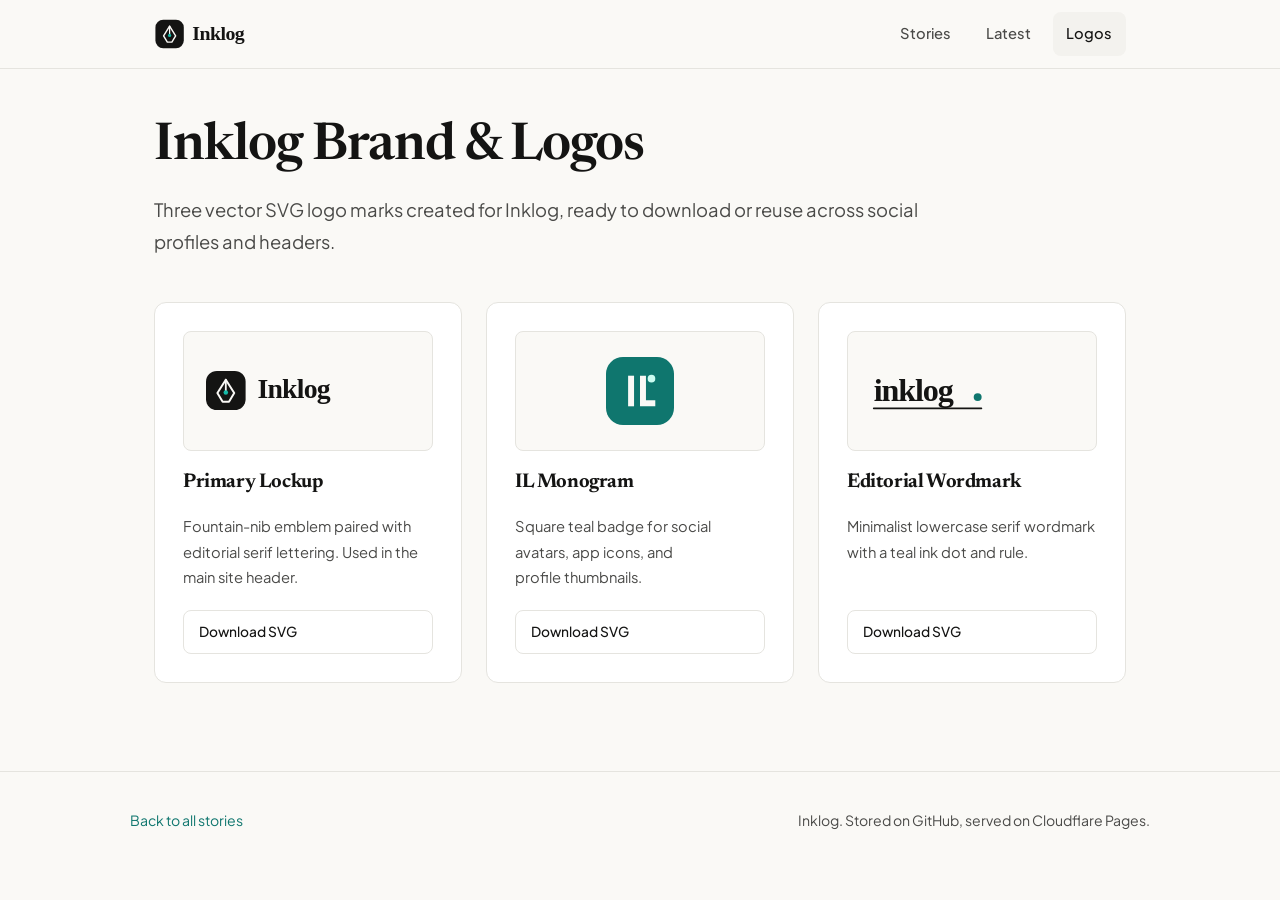
==== brand.html @ 06f081a6 "Rebuild Inklog with design-skill, checklist-design, and SVG logos" ====
<!DOCTYPE html>
<html lang="en">
<head>
  <meta charset="UTF-8" />
  <meta name="viewport" content="width=device-width, initial-scale=1.0" />
  <title>Brand &amp; Logos | Inklog</title>
  <meta name="description" content="SVG logo suite and favicon for Inklog." />
  <link rel="icon" type="image/svg+xml" href="/favicon.svg" />
  <link rel="preconnect" href="https://fonts.googleapis.com" />
  <link rel="preconnect" href="https://fonts.gstatic.com" crossorigin />
  <link href="https://fonts.googleapis.com/css2?family=JetBrains+Mono:wght@400;500&family=Newsreader:ital,opsz,wght@0,6..72,500;0,6..72,600;1,6..72,400&family=Plus+Jakarta+Sans:wght@400;500;600;700&display=swap" rel="stylesheet" />
  <link rel="stylesheet" href="/style.css" />
</head>
<body>
  <header class="site-header">
    <div class="header-inner">
      <a href="/" class="brand-link" aria-label="Inklog home">
        <img src="/assets/logo-primary.svg" alt="Inklog" class="brand-logo" />
      </a>
      <nav class="nav-links" aria-label="Primary">
        <a href="/">Stories</a>
        <a href="/posts/why-dictate-stories.html">Latest</a>
        <a href="/brand.html" aria-current="page">Logos</a>
      </nav>
    </div>
  </header>

  <main class="container">
    <section class="hero">
      <h1>Inklog Brand &amp; Logos</h1>
      <p>Three vector SVG logo marks created for Inklog, ready to download or reuse across social profiles and headers.</p>
    </section>

    <section class="logo-grid">
      <article class="logo-card">
        <div class="logo-preview">
          <img src="/assets/logo-primary.svg" alt="Inklog Primary Lockup" />
        </div>
        <h2>Primary Lockup</h2>
        <p>Fountain-nib emblem paired with editorial serif lettering. Used in the main site header.</p>
        <a href="/assets/logo-primary.svg" download="inklog-logo-primary.svg" class="share-btn">Download SVG</a>
      </article>

      <article class="logo-card">
        <div class="logo-preview">
          <img src="/assets/logo-monogram.svg" alt="Inklog Monogram" />
        </div>
        <h2>IL Monogram</h2>
        <p>Square teal badge for social avatars, app icons, and profile thumbnails.</p>
        <a href="/assets/logo-monogram.svg" download="inklog-logo-monogram.svg" class="share-btn">Download SVG</a>
      </article>

      <article class="logo-card">
        <div class="logo-preview">
          <img src="/assets/logo-wordmark.svg" alt="Inklog Wordmark" />
        </div>
        <h2>Editorial Wordmark</h2>
        <p>Minimalist lowercase serif wordmark with a teal ink dot and rule.</p>
        <a href="/assets/logo-wordmark.svg" download="inklog-logo-wordmark.svg" class="share-btn">Download SVG</a>
      </article>
    </section>
  </main>

  <footer class="site-footer">
    <div class="footer-inner">
      <a href="/">Back to all stories</a>
      <span>Inklog. Stored on GitHub, served on Cloudflare Pages.</span>
    </div>
  </footer>
</body>
</html>
---- style.css ----
:root {
  --bg: #faf9f6;
  --surface: #ffffff;
  --surface-subtle: #f3f2ee;
  --ink: #141413;
  --muted: #4a4a48;
  --border: #e5e4df;
  --accent: #0f766e;
  --accent-hover: #0d625c;
  --accent-soft: #eef7f6;
  --max-prose: 68ch;
  --max-wide: 1020px;
  --radius: 12px;
  --transition: 180ms cubic-bezier(0.2, 0.8, 0.2, 1);
}

*,
*::before,
*::after {
  box-sizing: border-box;
}

html {
  font-size: 16px;
  scroll-behavior: smooth;
}

body {
  margin: 0;
  background: var(--bg);
  color: var(--ink);
  font-family: 'Plus Jakarta Sans', -apple-system, BlinkMacSystemFont, sans-serif;
  font-size: 1rem;
  line-height: 1.72;
  -webkit-font-smoothing: antialiased;
  overflow-x: hidden;
}

a {
  color: var(--accent);
  text-decoration: none;
  transition: color var(--transition);
}

a:hover {
  color: var(--accent-hover);
  text-decoration: underline;
}

:focus-visible {
  outline: 2px solid var(--accent);
  outline-offset: 3px;
  border-radius: 4px;
}

/* Reading progress bar */
.progress-bar {
  position: fixed;
  top: 0;
  left: 0;
  height: 3px;
  width: 0%;
  background: var(--accent);
  z-index: 50;
  transition: width 80ms linear;
}

/* Header */
.site-header {
  border-bottom: 1px solid var(--border);
  background: rgba(250, 249, 246, 0.92);
  backdrop-filter: blur(10px);
  position: sticky;
  top: 0;
  z-index: 20;
}

.header-inner {
  max-width: var(--max-wide);
  margin: 0 auto;
  padding: 0.75rem 1.5rem;
  display: flex;
  align-items: center;
  justify-content: space-between;
  gap: 1rem;
  flex-wrap: wrap;
}

.brand-link {
  display: inline-flex;
  align-items: center;
  min-height: 44px;
}

.brand-link:hover {
  text-decoration: none;
  opacity: 0.88;
}

.brand-logo {
  height: 34px;
  width: auto;
  display: block;
}

.nav-links {
  display: flex;
  align-items: center;
  gap: 0.5rem;
}

.nav-links a {
  color: var(--muted);
  font-size: 0.92rem;
  font-weight: 500;
  padding: 0.5rem 0.85rem;
  min-height: 44px;
  display: inline-flex;
  align-items: center;
  border-radius: 8px;
}

.nav-links a:hover,
.nav-links a[aria-current="page"] {
  color: var(--ink);
  background: var(--surface-subtle);
  text-decoration: none;
}

/* Layout */
.container {
  max-width: var(--max-wide);
  margin: 0 auto;
  padding: 3rem 1.5rem 5.5rem;
}

h1, h2, h3 {
  font-family: 'Newsreader', Georgia, serif;
  line-height: 1.18;
  letter-spacing: -0.02em;
  color: var(--ink);
  margin: 0;
  text-wrap: balance;
}

p {
  text-wrap: pretty;
}

/* Hero */
.hero {
  max-width: 64ch;
  margin-bottom: 2.75rem;
}

.hero h1 {
  font-size: clamp(2.25rem, 4.5vw, 3.25rem);
  font-weight: 600;
  margin-bottom: 1rem;
}

.hero p {
  font-size: 1.15rem;
  color: var(--muted);
  margin: 0;
}

/* Toolbar: Search + Topic Filters */
.toolbar {
  display: flex;
  align-items: center;
  justify-content: space-between;
  gap: 1rem;
  flex-wrap: wrap;
  padding-bottom: 1.75rem;
  margin-bottom: 2.25rem;
  border-bottom: 1px solid var(--border);
}

.filter-group {
  display: flex;
  gap: 0.5rem;
  flex-wrap: wrap;
}

.filter-btn {
  appearance: none;
  border: 1px solid var(--border);
  background: var(--surface);
  color: var(--muted);
  font-family: inherit;
  font-size: 0.88rem;
  font-weight: 500;
  padding: 0.5rem 1rem;
  min-height: 44px;
  border-radius: 999px;
  cursor: pointer;
  transition: all var(--transition);
}

.filter-btn:hover {
  border-color: var(--ink);
  color: var(--ink);
}

.filter-btn[aria-pressed="true"] {
  background: var(--ink);
  color: var(--bg);
  border-color: var(--ink);
}

.search-wrap {
  position: relative;
  min-width: 240px;
  flex: 0 1 290px;
}

.search-icon {
  position: absolute;
  left: 0.85rem;
  top: 50%;
  transform: translateY(-50%);
  width: 16px;
  height: 16px;
  color: var(--muted);
  pointer-events: none;
}

.search-input {
  width: 100%;
  min-height: 44px;
  padding: 0.55rem 0.9rem 0.55rem 2.4rem;
  border: 1px solid var(--border);
  border-radius: 999px;
  background: var(--surface);
  color: var(--ink);
  font-family: inherit;
  font-size: 0.92rem;
  transition: border-color var(--transition);
}

.search-input:focus {
  border-color: var(--accent);
  outline: none;
}

/* Featured & Post Grid */
.post-grid {
  display: grid;
  grid-template-columns: repeat(auto-fill, minmax(310px, 1fr));
  gap: 2rem;
}

.post-card {
  background: var(--surface);
  border: 1px solid var(--border);
  border-radius: var(--radius);
  overflow: hidden;
  display: flex;
  flex-direction: column;
  transition: transform var(--transition), box-shadow var(--transition);
}

.post-card:hover {
  transform: translateY(-3px);
  box-shadow: 0 14px 30px rgba(20, 20, 19, 0.06);
}

.post-card-media {
  display: block;
  overflow: hidden;
  aspect-ratio: 16 / 10;
  background: var(--surface-subtle);
}

.post-card-media img {
  width: 100%;
  height: 100%;
  object-fit: cover;
  display: block;
  transition: transform 300ms ease;
}

.post-card:hover .post-card-media img {
  transform: scale(1.02);
}

.post-card-body {
  padding: 1.5rem;
  display: flex;
  flex-direction: column;
  flex: 1;
}

.post-meta {
  font-family: 'JetBrains Mono', monospace;
  font-size: 0.78rem;
  color: var(--muted);
  display: flex;
  align-items: center;
  gap: 0.75rem;
  flex-wrap: wrap;
  margin-bottom: 0.75rem;
}

.tag-pill {
  background: var(--accent-soft);
  color: var(--accent);
  padding: 0.18rem 0.55rem;
  border-radius: 6px;
  font-weight: 500;
}

.post-card h2 {
  font-size: 1.45rem;
  margin-bottom: 0.65rem;
}

.post-card h2 a {
  color: var(--ink);
}

.post-card h2 a:hover {
  color: var(--accent);
  text-decoration: none;
}

.post-card p {
  color: var(--muted);
  font-size: 0.96rem;
  margin: 0 0 1.25rem;
  flex: 1;
}

.read-link {
  display: inline-flex;
  align-items: center;
  gap: 0.4rem;
  font-size: 0.9rem;
  font-weight: 600;
  color: var(--accent);
  min-height: 44px;
}

.empty-state {
  display: none;
  padding: 3rem 1.5rem;
  text-align: center;
  background: var(--surface);
  border: 1px solid var(--border);
  border-radius: var(--radius);
  color: var(--muted);
}

.empty-state.visible {
  display: block;
}

/* Article Page */
.article-header {
  max-width: var(--max-prose);
  margin: 0 auto 2.25rem;
}

.article-header h1 {
  font-size: clamp(2.1rem, 4.2vw, 3rem);
  font-weight: 600;
  margin-bottom: 0.9rem;
}

.article-subtitle {
  font-size: 1.2rem;
  color: var(--muted);
  margin: 0 0 1.5rem;
  line-height: 1.55;
}

.author-row {
  display: flex;
  align-items: center;
  justify-content: space-between;
  gap: 1rem;
  flex-wrap: wrap;
  padding-top: 1.25rem;
  border-top: 1px solid var(--border);
}

.author-info {
  display: flex;
  align-items: center;
  gap: 0.75rem;
}

.author-avatar {
  width: 40px;
  height: 40px;
  border-radius: 50%;
  background: var(--ink);
  color: var(--bg);
  display: grid;
  place-items: center;
  font-family: 'Newsreader', Georgia, serif;
  font-weight: 600;
  font-size: 1.05rem;
}

.author-name {
  font-weight: 600;
  font-size: 0.95rem;
  line-height: 1.2;
}

.author-sub {
  font-family: 'JetBrains Mono', monospace;
  font-size: 0.78rem;
  color: var(--muted);
}

.article-hero-img {
  max-width: var(--max-wide);
  margin: 0 auto 2.75rem;
}

.article-hero-img img {
  width: 100%;
  max-height: 480px;
  object-fit: cover;
  border-radius: var(--radius);
  border: 1px solid var(--border);
  display: block;
}

.caption {
  font-size: 0.84rem;
  color: var(--muted);
  margin-top: 0.6rem;
  text-align: center;
}

.prose {
  max-width: var(--max-prose);
  margin: 0 auto;
  font-size: 1.06rem;
}

.prose h2 {
  font-size: 1.75rem;
  margin: 2.75rem 0 0.9rem;
}

.prose h3 {
  font-size: 1.3rem;
  margin: 2rem 0 0.65rem;
}

.prose p {
  margin: 0 0 1.4rem;
}

.prose ul,
.prose ol {
  margin: 0 0 1.5rem;
  padding-left: 1.35rem;
}

.prose li {
  margin-bottom: 0.55rem;
}

.pull-quote {
  margin: 2.25rem 0;
  padding: 1.5rem 1.75rem;
  background: var(--surface-subtle);
  border: 1px solid var(--border);
  border-radius: var(--radius);
  font-family: 'Newsreader', Georgia, serif;
  font-size: 1.35rem;
  line-height: 1.45;
  color: var(--ink);
}

.wide-block {
  max-width: var(--max-wide);
  margin: 2.5rem auto;
}

.table-wrap {
  background: var(--surface);
  border: 1px solid var(--border);
  border-radius: var(--radius);
  overflow-x: auto;
}

table {
  width: 100%;
  border-collapse: collapse;
  font-size: 0.95rem;
  text-align: left;
}

th, td {
  padding: 1rem 1.15rem;
  border-bottom: 1px solid var(--border);
  vertical-align: top;
}

th {
  background: var(--surface-subtle);
  font-weight: 600;
  color: var(--ink);
  font-size: 0.82rem;
  text-transform: uppercase;
  letter-spacing: 0.04em;
}

tr:last-child td {
  border-bottom: none;
}

.inline-figure {
  margin: 2.25rem 0;
}

.inline-figure img {
  width: 100%;
  border-radius: var(--radius);
  border: 1px solid var(--border);
  display: block;
}

/* Share Bar */
.share-bar {
  max-width: var(--max-prose);
  margin: 3rem auto 0;
  padding: 1.5rem 0;
  border-top: 1px solid var(--border);
  border-bottom: 1px solid var(--border);
  display: flex;
  align-items: center;
  justify-content: space-between;
  gap: 1rem;
  flex-wrap: wrap;
}

.share-label {
  font-weight: 600;
  font-size: 0.95rem;
}

.share-actions {
  display: flex;
  gap: 0.6rem;
  flex-wrap: wrap;
}

.share-btn {
  display: inline-flex;
  align-items: center;
  gap: 0.45rem;
  min-height: 44px;
  padding: 0.5rem 0.95rem;
  border: 1px solid var(--border);
  border-radius: 8px;
  background: var(--surface);
  color: var(--ink);
  font-family: inherit;
  font-size: 0.86rem;
  font-weight: 500;
  cursor: pointer;
  transition: border-color var(--transition), background var(--transition);
}

.share-btn:hover {
  border-color: var(--ink);
  background: var(--surface-subtle);
  text-decoration: none;
}

.share-btn svg {
  width: 16px;
  height: 16px;
}

/* Brand Logo Showcase */
.logo-grid {
  display: grid;
  grid-template-columns: repeat(auto-fit, minmax(270px, 1fr));
  gap: 1.5rem;
  margin-top: 2rem;
}

.logo-card {
  background: var(--surface);
  border: 1px solid var(--border);
  border-radius: var(--radius);
  padding: 1.75rem;
  display: flex;
  flex-direction: column;
  gap: 1.25rem;
}

.logo-preview {
  height: 120px;
  background: var(--bg);
  border: 1px solid var(--border);
  border-radius: 8px;
  display: grid;
  place-items: center;
  padding: 1.25rem;
}

.logo-preview img {
  max-height: 68px;
  max-width: 100%;
}

.logo-card h2 {
  font-size: 1.25rem;
}

.logo-card p {
  font-size: 0.92rem;
  color: var(--muted);
  margin: 0;
  flex: 1;
}

/* Footer */
.site-footer {
  border-top: 1px solid var(--border);
  padding: 2.25rem 1.5rem;
  color: var(--muted);
  font-size: 0.88rem;
}

.footer-inner {
  max-width: var(--max-wide);
  margin: 0 auto;
  display: flex;
  align-items: center;
  justify-content: space-between;
  gap: 1rem;
  flex-wrap: wrap;
}

.footer-links {
  display: flex;
  gap: 1.25rem;
}

.footer-links a {
  color: var(--muted);
  min-height: 44px;
  display: inline-flex;
  align-items: center;
}

.footer-links a:hover {
  color: var(--ink);
}
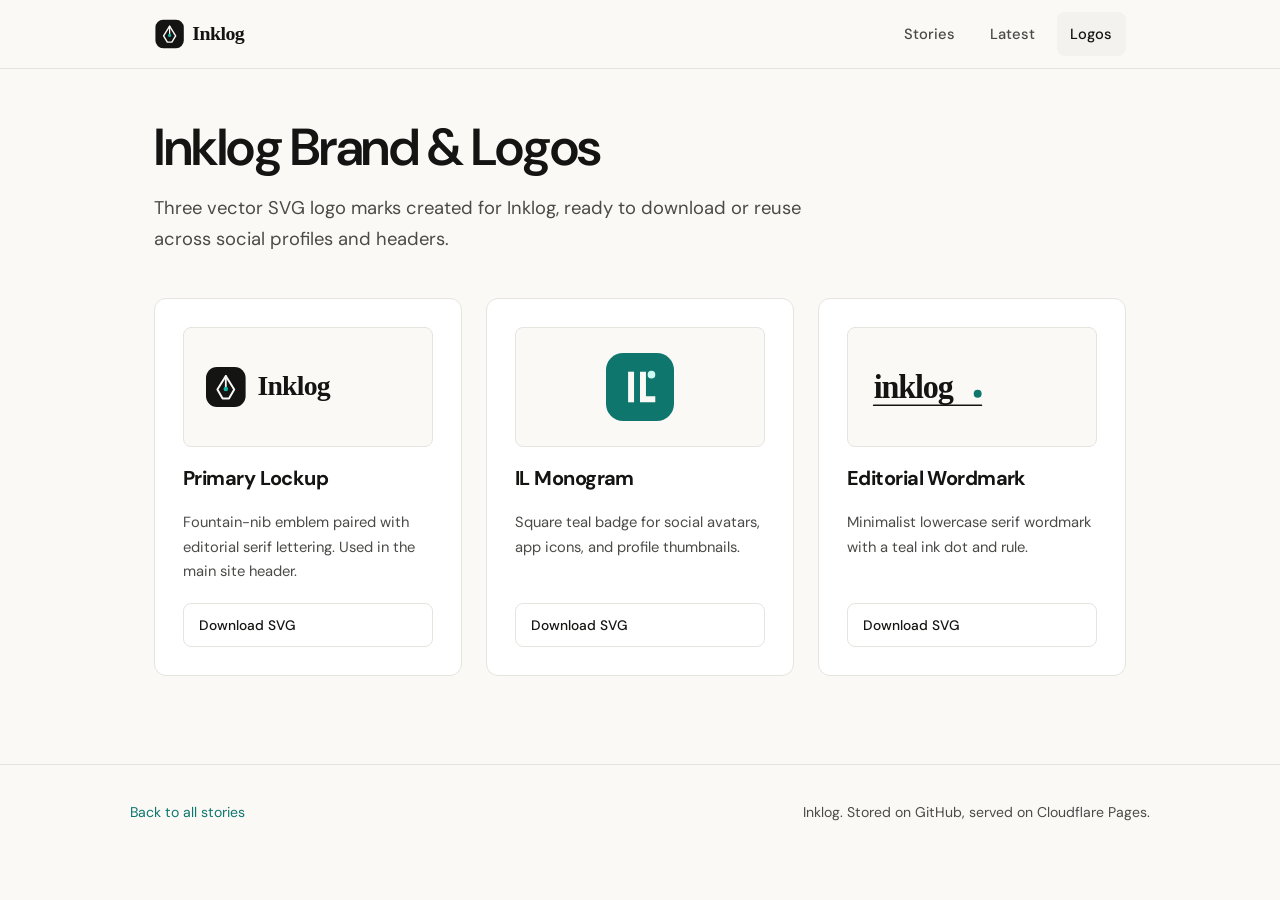
==== commit 50d5fa50: "Switch to Medium-style Charter + Source Serif 4 and DM Sans typography" ====
--- a/brand.html
+++ b/brand.html
@@ -8,7 +8,7 @@
   <link rel="icon" type="image/svg+xml" href="/favicon.svg" />
   <link rel="preconnect" href="https://fonts.googleapis.com" />
   <link rel="preconnect" href="https://fonts.gstatic.com" crossorigin />
-  <link href="https://fonts.googleapis.com/css2?family=JetBrains+Mono:wght@400;500&family=Newsreader:ital,opsz,wght@0,6..72,500;0,6..72,600;1,6..72,400&family=Plus+Jakarta+Sans:wght@400;500;600;700&display=swap" rel="stylesheet" />
+  <link href="https://fonts.googleapis.com/css2?family=DM+Sans:opsz,wght@9..40,400;9..40,500;9..40,600;9..40,700&family=JetBrains+Mono:wght@400;500&family=Source+Serif+4:ital,opsz,wght@0,8..60,400;0,8..60,600;1,8..60,400&display=swap" rel="stylesheet" />
   <link rel="stylesheet" href="/style.css" />
 </head>
 <body>
--- a/style.css
+++ b/style.css
@@ -29,9 +29,9 @@
   margin: 0;
   background: var(--bg);
   color: var(--ink);
-  font-family: 'Plus Jakarta Sans', -apple-system, BlinkMacSystemFont, sans-serif;
+  font-family: 'DM Sans', -apple-system, BlinkMacSystemFont, sans-serif;
   font-size: 1rem;
-  line-height: 1.72;
+  line-height: 1.65;
   -webkit-font-smoothing: antialiased;
   overflow-x: hidden;
 }
@@ -135,9 +135,9 @@
 }
 
 h1, h2, h3 {
-  font-family: 'Newsreader', Georgia, serif;
-  line-height: 1.18;
-  letter-spacing: -0.02em;
+  font-family: 'DM Sans', -apple-system, BlinkMacSystemFont, sans-serif;
+  line-height: 1.16;
+  letter-spacing: -0.028em;
   color: var(--ink);
   margin: 0;
   text-wrap: balance;
@@ -440,7 +440,10 @@
 .prose {
   max-width: var(--max-prose);
   margin: 0 auto;
-  font-size: 1.06rem;
+  font-family: 'Charter', 'Source Serif 4', Georgia, Cambria, 'Times New Roman', serif;
+  font-size: 1.22rem;
+  line-height: 1.62;
+  letter-spacing: -0.003em;
 }
 
 .prose h2 {
@@ -473,9 +476,10 @@
   background: var(--surface-subtle);
   border: 1px solid var(--border);
   border-radius: var(--radius);
-  font-family: 'Newsreader', Georgia, serif;
-  font-size: 1.35rem;
-  line-height: 1.45;
+  font-family: 'Charter', 'Source Serif 4', Georgia, serif;
+  font-style: italic;
+  font-size: 1.32rem;
+  line-height: 1.48;
   color: var(--ink);
 }
 
